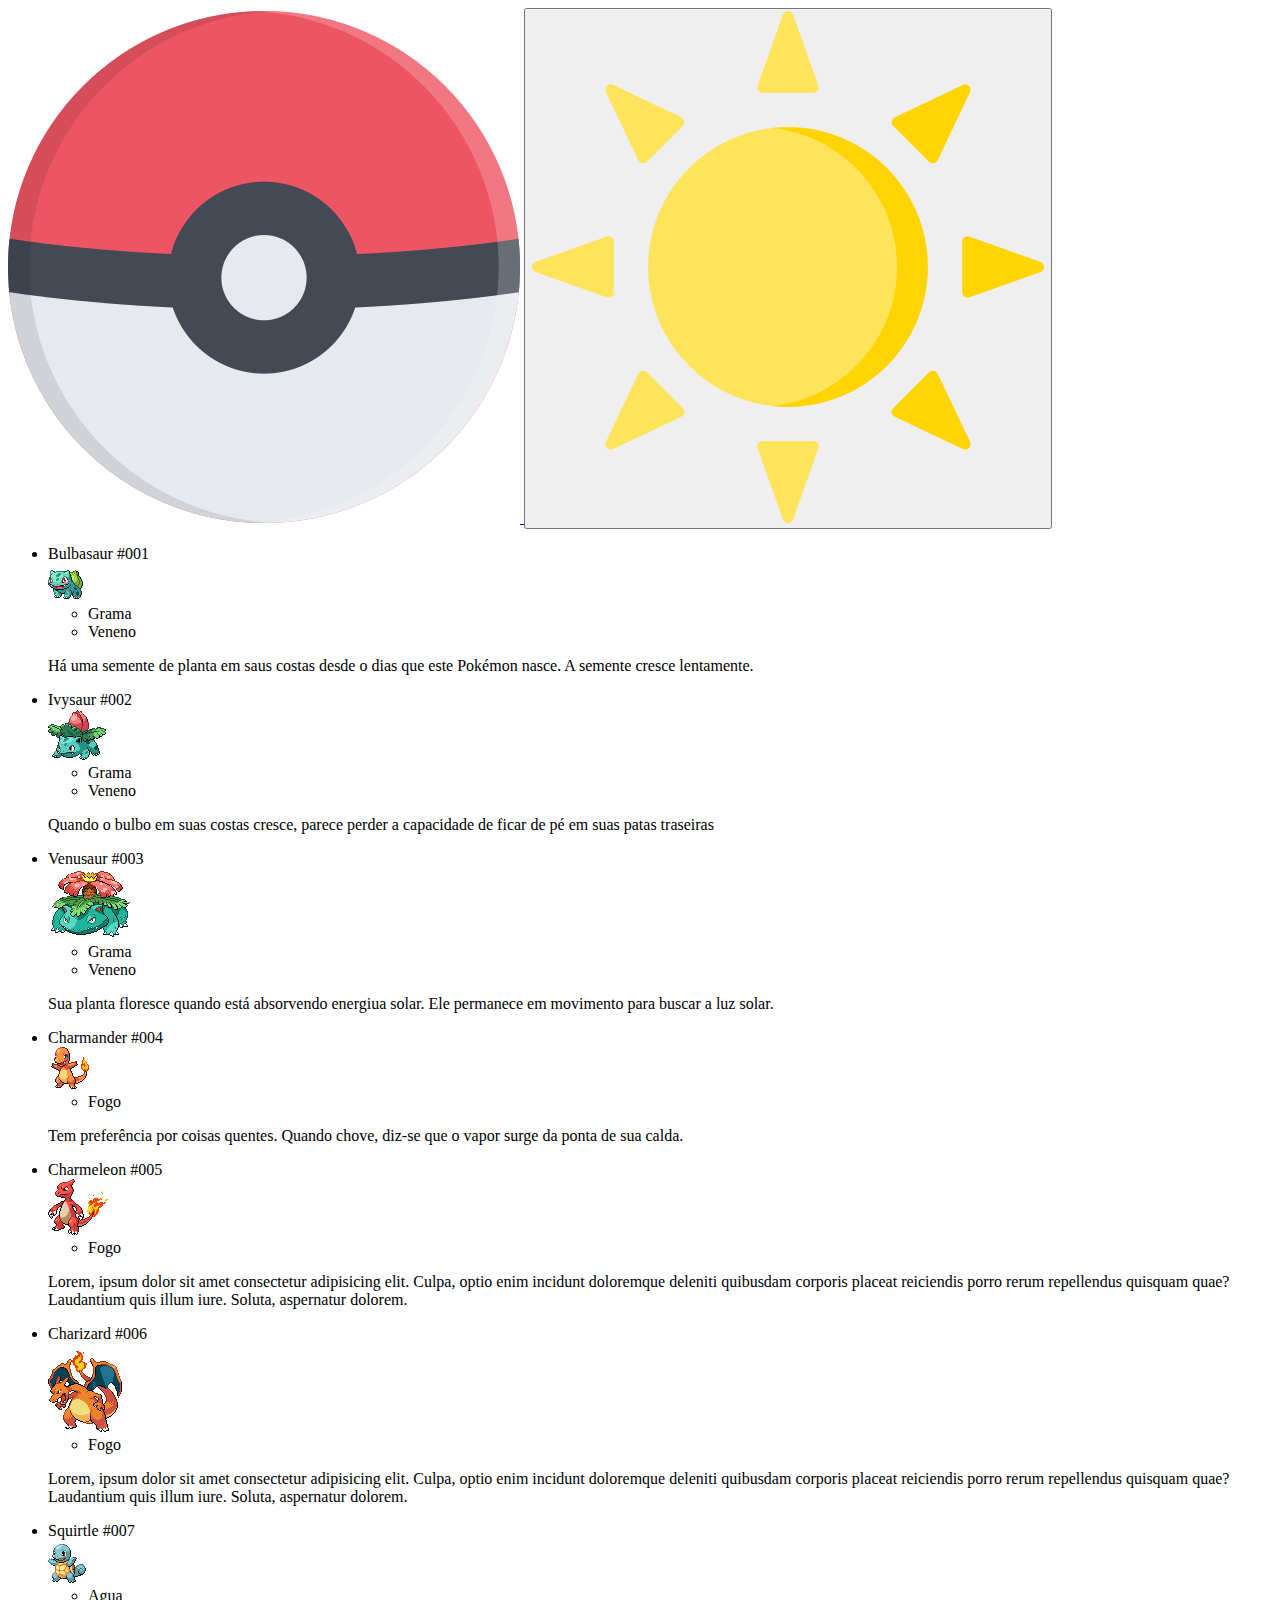
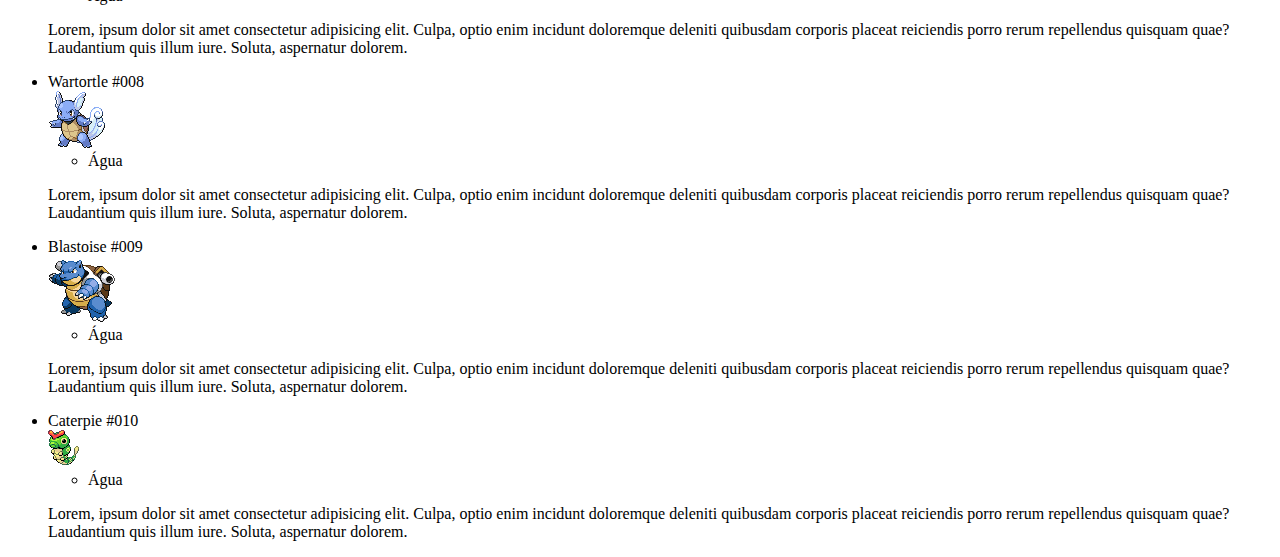
==== index.html @ c6f7b7db "new" ====
<!DOCTYPE html>
<html lang="en">

<head>
    <meta charset="UTF-8">
    <meta http-equiv="X-UA-Compatible" content="IE=edge">
    <meta name="viewport" content="width=device-width, initial-scale=1.0">
    <title>DevPokemon</title>
    <link rel="preconnect" href="https://fonts.googleapis.com">
    <link rel="preconnect" href="https://fonts.gstatic.com" crossorigin>
    <link href="https://fonts.googleapis.com/css2?family=Poppins:wght@300;500;800&display=swap" rel="stylesheet">
</head>

<body>
    <header>
        <a href="#">
            <img src="./src/imagens/pokeball.png" alt="Pokeball" class="logo">
        </a>
        <button id="botao-alterar-tema">
            <img src="./src/imagens/sun.png" alt="Imagem do sol" class="imagem-botao">
        </button>
    </header>

    <main>
        <ul class="listagem-pokemon">
            <li class="cartao-pokemon">
                <div class="informacoes">
                    <span>Bulbasaur</span>
                    <span>#001</span>
                </div>
                <img src="./src/imagens/bulbasaur.gif" alt="Bulbasaur" class="gif">

                <ul class="tipos">
                    <li class="tipo grama">Grama</li>
                    <li class="tipo veneno">Veneno</li>
                </ul>
                <p class="descricao">Há uma semente de planta em saus costas desde o dias que este Pokémon nasce. A
                    semente cresce lentamente.</p>
            </li>

            <li class="cartao-pokemon">
                <div class="informacoes">
                    <span>Ivysaur</span>
                    <span>#002</span>
                </div>
                <img src="./src/imagens/ivysaur.gif" alt="Ivysaur" class="gif">

                <ul class="tipos">
                    <li class="tipo grama">Grama</li>
                    <li class="tipo veneno">Veneno</li>
                </ul>
                <p class="descricao">Quando o bulbo em suas costas cresce, parece perder a capacidade de ficar de pé em
                    suas patas traseiras</p>
            </li>

            <li class="cartao-pokemon">
                <div class="informacoes">
                    <span>Venusaur</span>
                    <span>#003</span>
                </div>
                <img src="./src/imagens/venusaur.gif" alt="Venusaur" class="gif">

                <ul class="tipos">
                    <li class="tipo grama">Grama</li>
                    <li class="tipo veneno">Veneno</li>
                </ul>
                <p class="descricao">Sua planta floresce quando está absorvendo energiua solar. Ele permanece em
                    movimento para buscar a luz solar.</p>
            </li>

            <li class="cartao-pokemon">
                <div class="informacoes">
                    <span>Charmander</span>
                    <span>#004</span>
                </div>
                <img src="./src/imagens/charmander.gif" alt="Charmander" class="gif">

                <ul class="tipos">
                    <li class="tipo fogo">Fogo</li>
                </ul>
                <p class="descricao">Tem preferência por coisas quentes. Quando chove, diz-se que o vapor surge da ponta
                    de sua calda.</p>
            </li>

            <li class="cartao-pokemon">
                <div class="informacoes">
                    <span>Charmeleon</span>
                    <span>#005</span>
                </div>
                <img src="./src/imagens/charmeleon.gif" alt="Charmeleon" class="gif">

                <ul class="tipos">
                    <li class="tipo fogo">Fogo</li>
                </ul>
                <p class="descricao">Lorem, ipsum dolor sit amet consectetur adipisicing elit. Culpa, optio enim
                    incidunt doloremque deleniti quibusdam corporis placeat reiciendis porro rerum repellendus quisquam
                    quae? Laudantium quis illum iure. Soluta, aspernatur dolorem.</p>
            </li>

            <li class="cartao-pokemon">
                <div class="informacoes">
                    <span>Charizard</span>
                    <span>#006</span>
                </div>
                <img src="./src/imagens/charizard.gif" alt="Charizard" class="gif">

                <ul class="tipos">
                    <li class="tipo fogo">Fogo</li>
                </ul>
                <p class="descricao">Lorem, ipsum dolor sit amet consectetur adipisicing elit. Culpa, optio enim
                    incidunt doloremque deleniti quibusdam corporis placeat reiciendis porro rerum repellendus quisquam
                    quae? Laudantium quis illum iure. Soluta, aspernatur dolorem.</p>
            </li>

            <li class="cartao-pokemon">
                <div class="informacoes">
                    <span>Squirtle</span>
                    <span>#007</span>
                </div>
                <img src="./src/imagens/squirtle.gif" alt="Squietle" class="gif">

                <ul class="tipos">
                    <li class="tipo agua">Agua</li>
                </ul>
                <p class="descricao">Lorem, ipsum dolor sit amet consectetur adipisicing elit. Culpa, optio enim
                    incidunt doloremque deleniti quibusdam corporis placeat reiciendis porro rerum repellendus quisquam
                    quae? Laudantium quis illum iure. Soluta, aspernatur dolorem.</p>
            </li>

            <li class="cartao-pokemon">
                <div class="informacoes">
                    <span>Wartortle</span>
                    <span>#008</span>
                </div>
                <img src="./src/imagens/wartortle.gif" alt="Wartortle" class="gif">

                <ul class="tipos">
                    <li class="tipo agua">Água</li>
                </ul>
                <p class="descricao">Lorem, ipsum dolor sit amet consectetur adipisicing elit. Culpa, optio enim
                    incidunt doloremque deleniti quibusdam corporis placeat reiciendis porro rerum repellendus quisquam
                    quae? Laudantium quis illum iure. Soluta, aspernatur dolorem.</p>
            </li>

            <li class="cartao-pokemon">
                <div class="informacoes">
                    <span>Blastoise</span>
                    <span>#009</span>
                </div>
                <img src="./src/imagens/blastoise.gif" alt="Blastoise" class="gif">

                <ul class="tipos">
                    <li class="tipo agua">Água</li>
                </ul>
                <p class="descricao">Lorem, ipsum dolor sit amet consectetur adipisicing elit. Culpa, optio enim
                    incidunt doloremque deleniti quibusdam corporis placeat reiciendis porro rerum repellendus quisquam
                    quae? Laudantium quis illum iure. Soluta, aspernatur dolorem.</p>
            </li>

            <li class="cartao-pokemon">
                <div class="informacoes">
                    <span>Caterpie</span>
                    <span>#010</span>
                </div>
                <img src="./src/imagens/caterpie.gif" alt="Caterpie" class="gif">

                <ul class="tipos">
                    <li class="tipo agua">Água</li>
                </ul>
                <p class="descricao">Lorem, ipsum dolor sit amet consectetur adipisicing elit. Culpa, optio enim
                    incidunt doloremque deleniti quibusdam corporis placeat reiciendis porro rerum repellendus quisquam
                    quae? Laudantium quis illum iure. Soluta, aspernatur dolorem.</p>
            </li>









        </ul>

    </main>

</body>

</html>
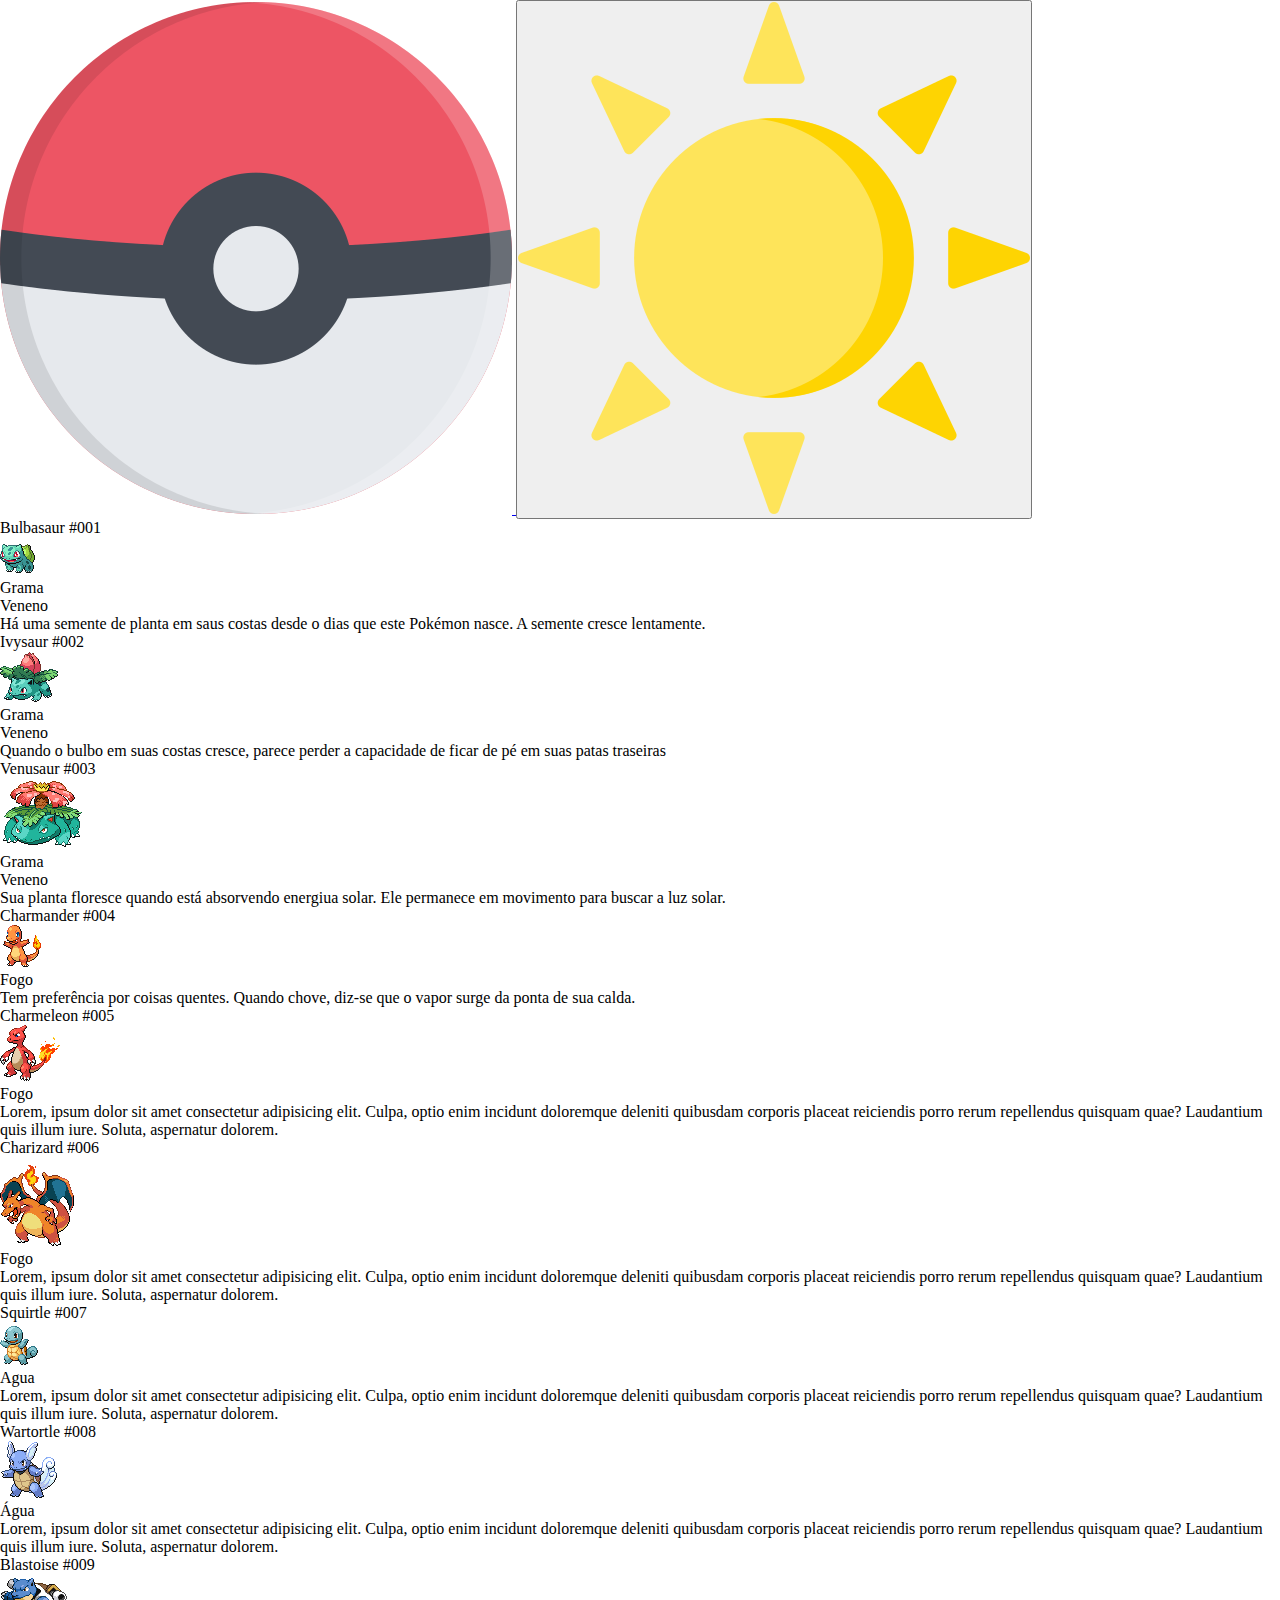
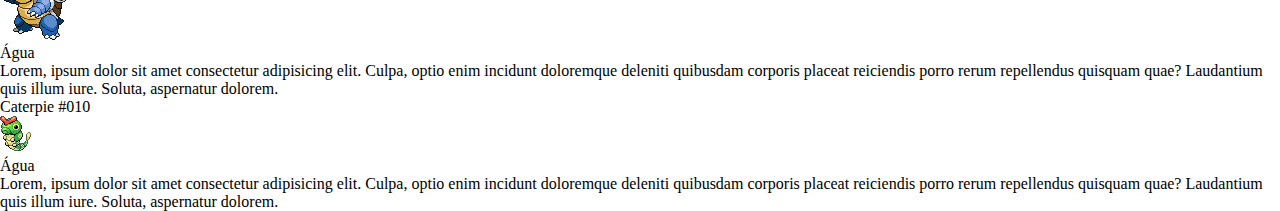
==== commit 41d1dd87: "css" ====
--- a/index.html
+++ b/index.html
@@ -9,6 +9,9 @@
     <link rel="preconnect" href="https://fonts.googleapis.com">
     <link rel="preconnect" href="https://fonts.gstatic.com" crossorigin>
     <link href="https://fonts.googleapis.com/css2?family=Poppins:wght@300;500;800&display=swap" rel="stylesheet">
+
+    <link rel="stylesheet" href="./src/css/reset.css">
+    <link rel="stylesheet" href="./src/css/estilos.css">
 </head>
 
 <body>
@@ -20,7 +23,6 @@
             <img src="./src/imagens/sun.png" alt="Imagem do sol" class="imagem-botao">
         </button>
     </header>
-
     <main>
         <ul class="listagem-pokemon">
             <li class="cartao-pokemon">
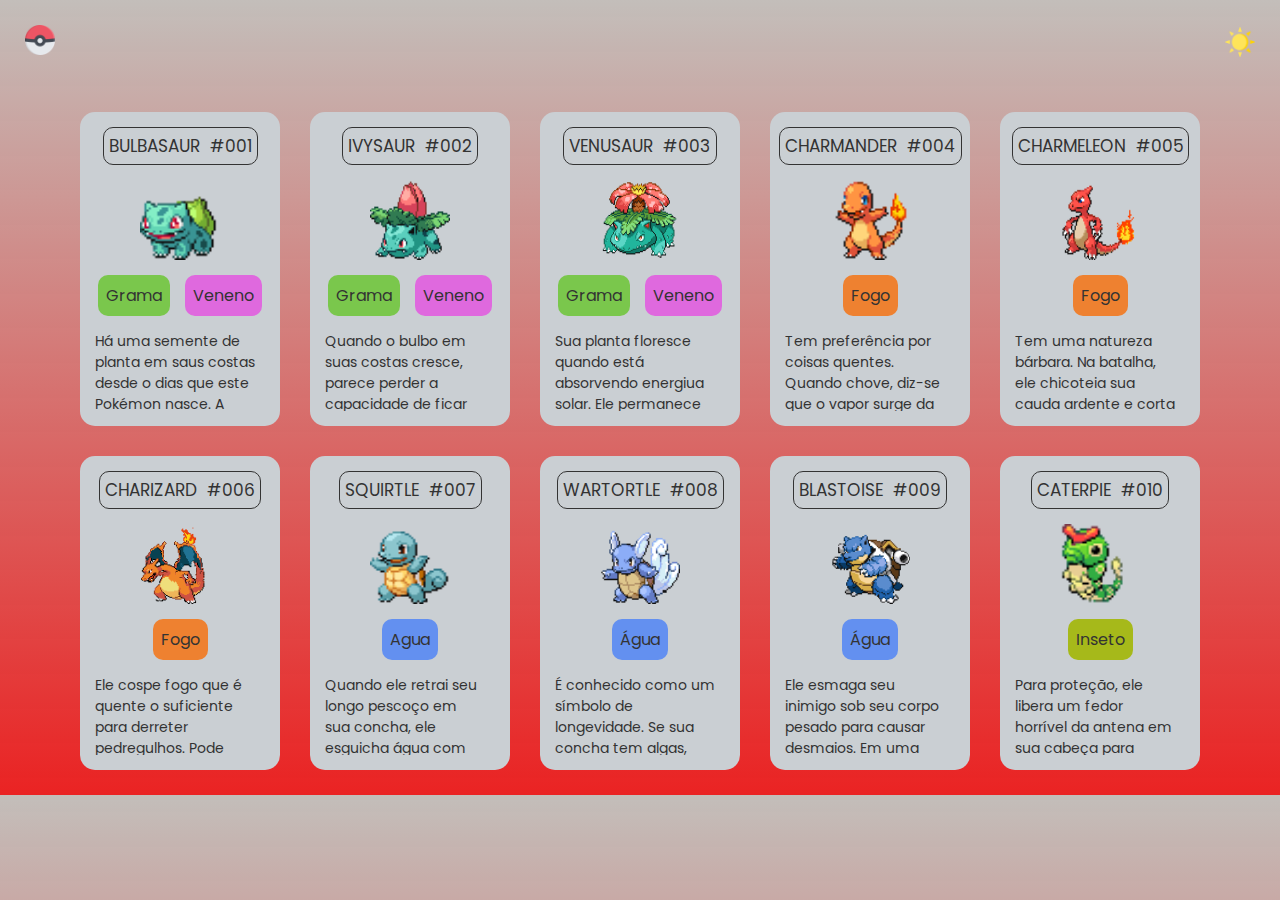
==== commit 5e8a71a9: "js" ====
--- a/index.html
+++ b/index.html
@@ -12,6 +12,8 @@
 
     <link rel="stylesheet" href="./src/css/reset.css">
     <link rel="stylesheet" href="./src/css/estilos.css">
+    <link rel="stylesheet" href="./src/css/scrollbar.css">
+
 </head>
 
 <body>
@@ -52,7 +54,7 @@
                     <li class="tipo veneno">Veneno</li>
                 </ul>
                 <p class="descricao">Quando o bulbo em suas costas cresce, parece perder a capacidade de ficar de pé em
-                    suas patas traseiras</p>
+                    suas patas traseiras.</p>
             </li>
 
             <li class="cartao-pokemon">
@@ -94,9 +96,8 @@
                 <ul class="tipos">
                     <li class="tipo fogo">Fogo</li>
                 </ul>
-                <p class="descricao">Lorem, ipsum dolor sit amet consectetur adipisicing elit. Culpa, optio enim
-                    incidunt doloremque deleniti quibusdam corporis placeat reiciendis porro rerum repellendus quisquam
-                    quae? Laudantium quis illum iure. Soluta, aspernatur dolorem.</p>
+                <p class="descricao">Tem uma natureza bárbara. Na batalha, ele chicoteia sua cauda ardente e corta com
+                    garras afiadas.</p>
             </li>
 
             <li class="cartao-pokemon">
@@ -109,9 +110,8 @@
                 <ul class="tipos">
                     <li class="tipo fogo">Fogo</li>
                 </ul>
-                <p class="descricao">Lorem, ipsum dolor sit amet consectetur adipisicing elit. Culpa, optio enim
-                    incidunt doloremque deleniti quibusdam corporis placeat reiciendis porro rerum repellendus quisquam
-                    quae? Laudantium quis illum iure. Soluta, aspernatur dolorem.</p>
+                <p class="descricao">Ele cospe fogo que é quente o suficiente para derreter pedregulhos. Pode causar
+                    incêndios florestais soprando chamas.</p>
             </li>
 
             <li class="cartao-pokemon">
@@ -124,9 +124,8 @@
                 <ul class="tipos">
                     <li class="tipo agua">Agua</li>
                 </ul>
-                <p class="descricao">Lorem, ipsum dolor sit amet consectetur adipisicing elit. Culpa, optio enim
-                    incidunt doloremque deleniti quibusdam corporis placeat reiciendis porro rerum repellendus quisquam
-                    quae? Laudantium quis illum iure. Soluta, aspernatur dolorem.</p>
+                <p class="descricao">Quando ele retrai seu longo pescoço em sua concha, ele esguicha água com força
+                    vigorosa.</p>
             </li>
 
             <li class="cartao-pokemon">
@@ -139,9 +138,8 @@
                 <ul class="tipos">
                     <li class="tipo agua">Água</li>
                 </ul>
-                <p class="descricao">Lorem, ipsum dolor sit amet consectetur adipisicing elit. Culpa, optio enim
-                    incidunt doloremque deleniti quibusdam corporis placeat reiciendis porro rerum repellendus quisquam
-                    quae? Laudantium quis illum iure. Soluta, aspernatur dolorem.</p>
+                <p class="descricao">É conhecido como um símbolo de longevidade. Se sua concha tem algas, esse Wartortle
+                    é muito antigo.</p>
             </li>
 
             <li class="cartao-pokemon">
@@ -154,9 +152,8 @@
                 <ul class="tipos">
                     <li class="tipo agua">Água</li>
                 </ul>
-                <p class="descricao">Lorem, ipsum dolor sit amet consectetur adipisicing elit. Culpa, optio enim
-                    incidunt doloremque deleniti quibusdam corporis placeat reiciendis porro rerum repellendus quisquam
-                    quae? Laudantium quis illum iure. Soluta, aspernatur dolorem.</p>
+                <p class="descricao">Ele esmaga seu inimigo sob seu corpo pesado para causar desmaios. Em uma pitada,
+                    ele se retirará dentro de sua concha.</p>
             </li>
 
             <li class="cartao-pokemon">
@@ -167,11 +164,10 @@
                 <img src="./src/imagens/caterpie.gif" alt="Caterpie" class="gif">
 
                 <ul class="tipos">
-                    <li class="tipo agua">Água</li>
+                    <li class="tipo inseto">Inseto</li>
                 </ul>
-                <p class="descricao">Lorem, ipsum dolor sit amet consectetur adipisicing elit. Culpa, optio enim
-                    incidunt doloremque deleniti quibusdam corporis placeat reiciendis porro rerum repellendus quisquam
-                    quae? Laudantium quis illum iure. Soluta, aspernatur dolorem.</p>
+                <p class="descricao">Para proteção, ele libera um fedor horrível da antena em sua cabeça para afastar
+                    inimigos</p>
             </li>
 
 
@@ -185,7 +181,7 @@
         </ul>
 
     </main>
-
+    <script src="./src/js/index.js"></script>
 </body>
 
 </html>--- a/src/css/estilos.css
+++ b/src/css/estilos.css
@@ -0,0 +1,128 @@
+body{
+    font-family: 'Poppins', sans-serif;
+    max-width: 1280px;
+    margin: 0 auto;
+    background-image: linear-gradient(to bottom, #c3beba, #e80d0de8);
+    color: #333333;
+}
+
+header {
+    
+    display: flex;
+    justify-content: space-between;
+    padding: 25px;
+
+}
+
+header .logo,
+header .imagem-botao{ 
+    /* o espaço é pra estilizar a classe logo q esta dentro do Header, se fosse apenas .logo estilizaria todas as classes logo */
+    width: 30px;
+    transition: 0.2s ease-in-out;
+}
+
+header #botao-alterar-tema{
+    background-color: transparent;
+    border: none;
+    cursor: pointer; /*fazer o mouse ficar com clique*/
+}
+header .logo:hover,
+header .imagem-botao:hover{  /*: cria pseudoclasse*/
+    transform: scale(1.05);
+    cursor: pointer;
+}
+
+main{
+    padding: 25px;
+}
+
+.listagem-pokemon{
+    display: flex;
+    flex-wrap: wrap; /* qndo n tiver mais espaço quebra pra proxima linha*/
+    gap: 30px; /*espaço entre os cartões*/
+    justify-content: center; /* centraliza os elementos*/
+    
+}
+
+.cartao-pokemon{
+    background-color: #cacfd3;
+    width: 200px;
+    padding: 15px;/*Espaçamento na borda da escrita do cartão*/
+    display: flex;
+    flex-direction: column;
+    align-items: center;
+    gap: 15px; /*Espaçamento entre os elementos escritos nesse caso*/
+    border-radius: 15px;
+    transition: 0.2s ease-in-out;
+}
+
+main .cartao-pokemon:hover{
+    background-color: #96d9d6;
+    transform: scale(1.05);
+    cursor: pointer;
+}
+
+.modo-escuro .cartao-pokemon{
+     background-color: #818080;
+}
+
+.modo-escuro{
+    background-image: linear-gradient(to bottom, #080403, #e80d0de8);
+}
+
+main .cartao-pokemon .informacoes{
+    display: flex;
+    justify-content: space-between; /*separa em colunas do nome e código*/
+    border: 1px solid #333333; /*Envolta ao nome cria a borda*/
+    border-radius: 10px;
+}
+
+main .cartao-pokemon .informacoes span{
+    padding: 5px; /*separaçaõ entre nome e código*/
+    text-transform: uppercase; /*Transformar o texto do nome todo para maiusculo*/
+    font-size: 17px;
+}
+
+main .cartao-pokemon .gif{
+    width: 80px;
+    height: 80px;    
+}
+
+main .cartao-pokemon .tipos{
+    display: flex;/*colocar um do lado do outro*/
+    gap: 15px; /*distancia entre os tipo*/
+}
+
+main .cartao-pokemon .tipo{
+    padding: 8px;
+    border-radius: 10px;
+}
+
+.grama{
+    background-color: #7ac74c;
+}
+
+.veneno{
+    background-color: #df67ddfb;
+}
+
+.fogo{
+    background-color: #ee8130;
+}
+
+.agua{
+    background-color: #6390f0;
+}
+
+.inseto{
+    background-color: #a6b91a;
+}
+
+main .descricao{
+    max-height: 80px;
+    overflow-y: scroll;
+    font-size: 14px;
+    padding-right: 10px;
+}
+
+
--- a/src/css/scrollbar.css
+++ b/src/css/scrollbar.css
@@ -0,0 +1,13 @@
+*::-webkit-scrollbar{
+    width: 12px;
+}
+
+*::-webkit-scrollbar-track{
+    background-color: #f1e9e9;
+}
+
+*::-webkit-scrollbar-thumb{
+    background-color: #460a57;
+    border-radius: 10px;
+    border: 3px solid #ffffff;
+}
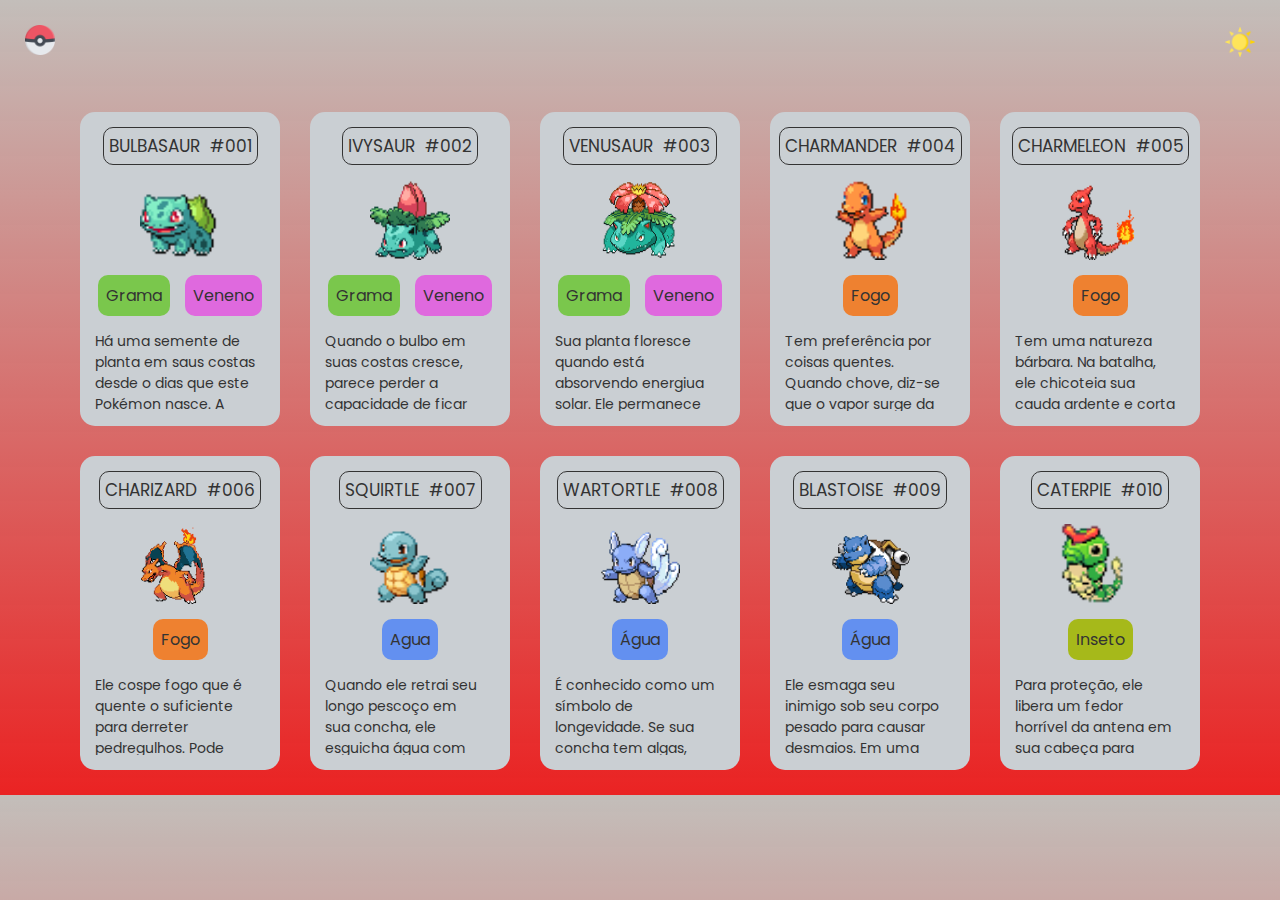
==== commit f49eac56: "Merge branch 'main' of https://github.com/NATHALIAGUZMAN/DevPokemon" ====
--- a/index.html
+++ b/index.html
@@ -1,187 +1,187 @@
-<!DOCTYPE html>
-<html lang="en">
-
-<head>
-    <meta charset="UTF-8">
-    <meta http-equiv="X-UA-Compatible" content="IE=edge">
-    <meta name="viewport" content="width=device-width, initial-scale=1.0">
-    <title>DevPokemon</title>
-    <link rel="preconnect" href="https://fonts.googleapis.com">
-    <link rel="preconnect" href="https://fonts.gstatic.com" crossorigin>
-    <link href="https://fonts.googleapis.com/css2?family=Poppins:wght@300;500;800&display=swap" rel="stylesheet">
-
-    <link rel="stylesheet" href="./src/css/reset.css">
-    <link rel="stylesheet" href="./src/css/estilos.css">
-    <link rel="stylesheet" href="./src/css/scrollbar.css">
-
-</head>
-
-<body>
-    <header>
-        <a href="#">
-            <img src="./src/imagens/pokeball.png" alt="Pokeball" class="logo">
-        </a>
-        <button id="botao-alterar-tema">
-            <img src="./src/imagens/sun.png" alt="Imagem do sol" class="imagem-botao">
-        </button>
-    </header>
-    <main>
-        <ul class="listagem-pokemon">
-            <li class="cartao-pokemon">
-                <div class="informacoes">
-                    <span>Bulbasaur</span>
-                    <span>#001</span>
-                </div>
-                <img src="./src/imagens/bulbasaur.gif" alt="Bulbasaur" class="gif">
-
-                <ul class="tipos">
-                    <li class="tipo grama">Grama</li>
-                    <li class="tipo veneno">Veneno</li>
-                </ul>
-                <p class="descricao">Há uma semente de planta em saus costas desde o dias que este Pokémon nasce. A
-                    semente cresce lentamente.</p>
-            </li>
-
-            <li class="cartao-pokemon">
-                <div class="informacoes">
-                    <span>Ivysaur</span>
-                    <span>#002</span>
-                </div>
-                <img src="./src/imagens/ivysaur.gif" alt="Ivysaur" class="gif">
-
-                <ul class="tipos">
-                    <li class="tipo grama">Grama</li>
-                    <li class="tipo veneno">Veneno</li>
-                </ul>
-                <p class="descricao">Quando o bulbo em suas costas cresce, parece perder a capacidade de ficar de pé em
-                    suas patas traseiras.</p>
-            </li>
-
-            <li class="cartao-pokemon">
-                <div class="informacoes">
-                    <span>Venusaur</span>
-                    <span>#003</span>
-                </div>
-                <img src="./src/imagens/venusaur.gif" alt="Venusaur" class="gif">
-
-                <ul class="tipos">
-                    <li class="tipo grama">Grama</li>
-                    <li class="tipo veneno">Veneno</li>
-                </ul>
-                <p class="descricao">Sua planta floresce quando está absorvendo energiua solar. Ele permanece em
-                    movimento para buscar a luz solar.</p>
-            </li>
-
-            <li class="cartao-pokemon">
-                <div class="informacoes">
-                    <span>Charmander</span>
-                    <span>#004</span>
-                </div>
-                <img src="./src/imagens/charmander.gif" alt="Charmander" class="gif">
-
-                <ul class="tipos">
-                    <li class="tipo fogo">Fogo</li>
-                </ul>
-                <p class="descricao">Tem preferência por coisas quentes. Quando chove, diz-se que o vapor surge da ponta
-                    de sua calda.</p>
-            </li>
-
-            <li class="cartao-pokemon">
-                <div class="informacoes">
-                    <span>Charmeleon</span>
-                    <span>#005</span>
-                </div>
-                <img src="./src/imagens/charmeleon.gif" alt="Charmeleon" class="gif">
-
-                <ul class="tipos">
-                    <li class="tipo fogo">Fogo</li>
-                </ul>
-                <p class="descricao">Tem uma natureza bárbara. Na batalha, ele chicoteia sua cauda ardente e corta com
-                    garras afiadas.</p>
-            </li>
-
-            <li class="cartao-pokemon">
-                <div class="informacoes">
-                    <span>Charizard</span>
-                    <span>#006</span>
-                </div>
-                <img src="./src/imagens/charizard.gif" alt="Charizard" class="gif">
-
-                <ul class="tipos">
-                    <li class="tipo fogo">Fogo</li>
-                </ul>
-                <p class="descricao">Ele cospe fogo que é quente o suficiente para derreter pedregulhos. Pode causar
-                    incêndios florestais soprando chamas.</p>
-            </li>
-
-            <li class="cartao-pokemon">
-                <div class="informacoes">
-                    <span>Squirtle</span>
-                    <span>#007</span>
-                </div>
-                <img src="./src/imagens/squirtle.gif" alt="Squietle" class="gif">
-
-                <ul class="tipos">
-                    <li class="tipo agua">Agua</li>
-                </ul>
-                <p class="descricao">Quando ele retrai seu longo pescoço em sua concha, ele esguicha água com força
-                    vigorosa.</p>
-            </li>
-
-            <li class="cartao-pokemon">
-                <div class="informacoes">
-                    <span>Wartortle</span>
-                    <span>#008</span>
-                </div>
-                <img src="./src/imagens/wartortle.gif" alt="Wartortle" class="gif">
-
-                <ul class="tipos">
-                    <li class="tipo agua">Água</li>
-                </ul>
-                <p class="descricao">É conhecido como um símbolo de longevidade. Se sua concha tem algas, esse Wartortle
-                    é muito antigo.</p>
-            </li>
-
-            <li class="cartao-pokemon">
-                <div class="informacoes">
-                    <span>Blastoise</span>
-                    <span>#009</span>
-                </div>
-                <img src="./src/imagens/blastoise.gif" alt="Blastoise" class="gif">
-
-                <ul class="tipos">
-                    <li class="tipo agua">Água</li>
-                </ul>
-                <p class="descricao">Ele esmaga seu inimigo sob seu corpo pesado para causar desmaios. Em uma pitada,
-                    ele se retirará dentro de sua concha.</p>
-            </li>
-
-            <li class="cartao-pokemon">
-                <div class="informacoes">
-                    <span>Caterpie</span>
-                    <span>#010</span>
-                </div>
-                <img src="./src/imagens/caterpie.gif" alt="Caterpie" class="gif">
-
-                <ul class="tipos">
-                    <li class="tipo inseto">Inseto</li>
-                </ul>
-                <p class="descricao">Para proteção, ele libera um fedor horrível da antena em sua cabeça para afastar
-                    inimigos</p>
-            </li>
-
-
-
-
-
-
-
-
-
-        </ul>
-
-    </main>
-    <script src="./src/js/index.js"></script>
-</body>
-
+<!DOCTYPE html>
+<html lang="en">
+
+<head>
+    <meta charset="UTF-8">
+    <meta http-equiv="X-UA-Compatible" content="IE=edge">
+    <meta name="viewport" content="width=device-width, initial-scale=1.0">
+    <title>DevPokemon</title>
+    <link rel="preconnect" href="https://fonts.googleapis.com">
+    <link rel="preconnect" href="https://fonts.gstatic.com" crossorigin>
+    <link href="https://fonts.googleapis.com/css2?family=Poppins:wght@300;500;800&display=swap" rel="stylesheet">
+
+    <link rel="stylesheet" href="./src/css/reset.css">
+    <link rel="stylesheet" href="./src/css/estilos.css">
+    <link rel="stylesheet" href="./src/css/scrollbar.css">
+
+</head>
+
+<body>
+    <header>
+        <a href="#">
+            <img src="./src/imagens/pokeball.png" alt="Pokeball" class="logo">
+        </a>
+        <button id="botao-alterar-tema">
+            <img src="./src/imagens/sun.png" alt="Imagem do sol" class="imagem-botao">
+        </button>
+    </header>
+    <main>
+        <ul class="listagem-pokemon">
+            <li class="cartao-pokemon">
+                <div class="informacoes">
+                    <span>Bulbasaur</span>
+                    <span>#001</span>
+                </div>
+                <img src="./src/imagens/bulbasaur.gif" alt="Bulbasaur" class="gif">
+
+                <ul class="tipos">
+                    <li class="tipo grama">Grama</li>
+                    <li class="tipo veneno">Veneno</li>
+                </ul>
+                <p class="descricao">Há uma semente de planta em saus costas desde o dias que este Pokémon nasce. A
+                    semente cresce lentamente.</p>
+            </li>
+
+            <li class="cartao-pokemon">
+                <div class="informacoes">
+                    <span>Ivysaur</span>
+                    <span>#002</span>
+                </div>
+                <img src="./src/imagens/ivysaur.gif" alt="Ivysaur" class="gif">
+
+                <ul class="tipos">
+                    <li class="tipo grama">Grama</li>
+                    <li class="tipo veneno">Veneno</li>
+                </ul>
+                <p class="descricao">Quando o bulbo em suas costas cresce, parece perder a capacidade de ficar de pé em
+                    suas patas traseiras.</p>
+            </li>
+
+            <li class="cartao-pokemon">
+                <div class="informacoes">
+                    <span>Venusaur</span>
+                    <span>#003</span>
+                </div>
+                <img src="./src/imagens/venusaur.gif" alt="Venusaur" class="gif">
+
+                <ul class="tipos">
+                    <li class="tipo grama">Grama</li>
+                    <li class="tipo veneno">Veneno</li>
+                </ul>
+                <p class="descricao">Sua planta floresce quando está absorvendo energiua solar. Ele permanece em
+                    movimento para buscar a luz solar.</p>
+            </li>
+
+            <li class="cartao-pokemon">
+                <div class="informacoes">
+                    <span>Charmander</span>
+                    <span>#004</span>
+                </div>
+                <img src="./src/imagens/charmander.gif" alt="Charmander" class="gif">
+
+                <ul class="tipos">
+                    <li class="tipo fogo">Fogo</li>
+                </ul>
+                <p class="descricao">Tem preferência por coisas quentes. Quando chove, diz-se que o vapor surge da ponta
+                    de sua calda.</p>
+            </li>
+
+            <li class="cartao-pokemon">
+                <div class="informacoes">
+                    <span>Charmeleon</span>
+                    <span>#005</span>
+                </div>
+                <img src="./src/imagens/charmeleon.gif" alt="Charmeleon" class="gif">
+
+                <ul class="tipos">
+                    <li class="tipo fogo">Fogo</li>
+                </ul>
+                <p class="descricao">Tem uma natureza bárbara. Na batalha, ele chicoteia sua cauda ardente e corta com
+                    garras afiadas.</p>
+            </li>
+
+            <li class="cartao-pokemon">
+                <div class="informacoes">
+                    <span>Charizard</span>
+                    <span>#006</span>
+                </div>
+                <img src="./src/imagens/charizard.gif" alt="Charizard" class="gif">
+
+                <ul class="tipos">
+                    <li class="tipo fogo">Fogo</li>
+                </ul>
+                <p class="descricao">Ele cospe fogo que é quente o suficiente para derreter pedregulhos. Pode causar
+                    incêndios florestais soprando chamas.</p>
+            </li>
+
+            <li class="cartao-pokemon">
+                <div class="informacoes">
+                    <span>Squirtle</span>
+                    <span>#007</span>
+                </div>
+                <img src="./src/imagens/squirtle.gif" alt="Squietle" class="gif">
+
+                <ul class="tipos">
+                    <li class="tipo agua">Agua</li>
+                </ul>
+                <p class="descricao">Quando ele retrai seu longo pescoço em sua concha, ele esguicha água com força
+                    vigorosa.</p>
+            </li>
+
+            <li class="cartao-pokemon">
+                <div class="informacoes">
+                    <span>Wartortle</span>
+                    <span>#008</span>
+                </div>
+                <img src="./src/imagens/wartortle.gif" alt="Wartortle" class="gif">
+
+                <ul class="tipos">
+                    <li class="tipo agua">Água</li>
+                </ul>
+                <p class="descricao">É conhecido como um símbolo de longevidade. Se sua concha tem algas, esse Wartortle
+                    é muito antigo.</p>
+            </li>
+
+            <li class="cartao-pokemon">
+                <div class="informacoes">
+                    <span>Blastoise</span>
+                    <span>#009</span>
+                </div>
+                <img src="./src/imagens/blastoise.gif" alt="Blastoise" class="gif">
+
+                <ul class="tipos">
+                    <li class="tipo agua">Água</li>
+                </ul>
+                <p class="descricao">Ele esmaga seu inimigo sob seu corpo pesado para causar desmaios. Em uma pitada,
+                    ele se retirará dentro de sua concha.</p>
+            </li>
+
+            <li class="cartao-pokemon">
+                <div class="informacoes">
+                    <span>Caterpie</span>
+                    <span>#010</span>
+                </div>
+                <img src="./src/imagens/caterpie.gif" alt="Caterpie" class="gif">
+
+                <ul class="tipos">
+                    <li class="tipo inseto">Inseto</li>
+                </ul>
+                <p class="descricao">Para proteção, ele libera um fedor horrível da antena em sua cabeça para afastar
+                    inimigos</p>
+            </li>
+
+
+
+
+
+
+
+
+
+        </ul>
+
+    </main>
+    <script src="./src/js/index.js"></script>
+</body>
+
 </html>--- a/src/css/estilos.css
+++ b/src/css/estilos.css
@@ -1,128 +1,128 @@
-body{
-    font-family: 'Poppins', sans-serif;
-    max-width: 1280px;
-    margin: 0 auto;
-    background-image: linear-gradient(to bottom, #c3beba, #e80d0de8);
-    color: #333333;
-}
-
-header {
-    
-    display: flex;
-    justify-content: space-between;
-    padding: 25px;
-
-}
-
-header .logo,
-header .imagem-botao{ 
-    /* o espaço é pra estilizar a classe logo q esta dentro do Header, se fosse apenas .logo estilizaria todas as classes logo */
-    width: 30px;
-    transition: 0.2s ease-in-out;
-}
-
-header #botao-alterar-tema{
-    background-color: transparent;
-    border: none;
-    cursor: pointer; /*fazer o mouse ficar com clique*/
-}
-header .logo:hover,
-header .imagem-botao:hover{  /*: cria pseudoclasse*/
-    transform: scale(1.05);
-    cursor: pointer;
-}
-
-main{
-    padding: 25px;
-}
-
-.listagem-pokemon{
-    display: flex;
-    flex-wrap: wrap; /* qndo n tiver mais espaço quebra pra proxima linha*/
-    gap: 30px; /*espaço entre os cartões*/
-    justify-content: center; /* centraliza os elementos*/
-    
-}
-
-.cartao-pokemon{
-    background-color: #cacfd3;
-    width: 200px;
-    padding: 15px;/*Espaçamento na borda da escrita do cartão*/
-    display: flex;
-    flex-direction: column;
-    align-items: center;
-    gap: 15px; /*Espaçamento entre os elementos escritos nesse caso*/
-    border-radius: 15px;
-    transition: 0.2s ease-in-out;
-}
-
-main .cartao-pokemon:hover{
-    background-color: #96d9d6;
-    transform: scale(1.05);
-    cursor: pointer;
-}
-
-.modo-escuro .cartao-pokemon{
-     background-color: #818080;
-}
-
-.modo-escuro{
-    background-image: linear-gradient(to bottom, #080403, #e80d0de8);
-}
-
-main .cartao-pokemon .informacoes{
-    display: flex;
-    justify-content: space-between; /*separa em colunas do nome e código*/
-    border: 1px solid #333333; /*Envolta ao nome cria a borda*/
-    border-radius: 10px;
-}
-
-main .cartao-pokemon .informacoes span{
-    padding: 5px; /*separaçaõ entre nome e código*/
-    text-transform: uppercase; /*Transformar o texto do nome todo para maiusculo*/
-    font-size: 17px;
-}
-
-main .cartao-pokemon .gif{
-    width: 80px;
-    height: 80px;    
-}
-
-main .cartao-pokemon .tipos{
-    display: flex;/*colocar um do lado do outro*/
-    gap: 15px; /*distancia entre os tipo*/
-}
-
-main .cartao-pokemon .tipo{
-    padding: 8px;
-    border-radius: 10px;
-}
-
-.grama{
-    background-color: #7ac74c;
-}
-
-.veneno{
-    background-color: #df67ddfb;
-}
-
-.fogo{
-    background-color: #ee8130;
-}
-
-.agua{
-    background-color: #6390f0;
-}
-
-.inseto{
-    background-color: #a6b91a;
-}
-
-main .descricao{
-    max-height: 80px;
-    overflow-y: scroll;
-    font-size: 14px;
-    padding-right: 10px;
-}
-
-
+body{
+    font-family: 'Poppins', sans-serif;
+    max-width: 1280px;
+    margin: 0 auto;
+    background-image: linear-gradient(to bottom, #c3beba, #e80d0de8);
+    color: #333333;
+}
+
+header {
+    
+    display: flex;
+    justify-content: space-between;
+    padding: 25px;
+
+}
+
+header .logo,
+header .imagem-botao{ 
+    /* o espaço é pra estilizar a classe logo q esta dentro do Header, se fosse apenas .logo estilizaria todas as classes logo */
+    width: 30px;
+    transition: 0.2s ease-in-out;
+}
+
+header #botao-alterar-tema{
+    background-color: transparent;
+    border: none;
+    cursor: pointer; /*fazer o mouse ficar com clique*/
+}
+header .logo:hover,
+header .imagem-botao:hover{  /*: cria pseudoclasse*/
+    transform: scale(1.05);
+    cursor: pointer;
+}
+
+main{
+    padding: 25px;
+}
+
+.listagem-pokemon{
+    display: flex;
+    flex-wrap: wrap; /* qndo n tiver mais espaço quebra pra proxima linha*/
+    gap: 30px; /*espaço entre os cartões*/
+    justify-content: center; /* centraliza os elementos*/
+    
+}
+
+.cartao-pokemon{
+    background-color: #cacfd3;
+    width: 200px;
+    padding: 15px;/*Espaçamento na borda da escrita do cartão*/
+    display: flex;
+    flex-direction: column;
+    align-items: center;
+    gap: 15px; /*Espaçamento entre os elementos escritos nesse caso*/
+    border-radius: 15px;
+    transition: 0.2s ease-in-out;
+}
+
+main .cartao-pokemon:hover{
+    background-color: #96d9d6;
+    transform: scale(1.05);
+    cursor: pointer;
+}
+
+.modo-escuro .cartao-pokemon{
+     background-color: #818080;
+}
+
+.modo-escuro{
+    background-image: linear-gradient(to bottom, #080403, #e80d0de8);
+}
+
+main .cartao-pokemon .informacoes{
+    display: flex;
+    justify-content: space-between; /*separa em colunas do nome e código*/
+    border: 1px solid #333333; /*Envolta ao nome cria a borda*/
+    border-radius: 10px;
+}
+
+main .cartao-pokemon .informacoes span{
+    padding: 5px; /*separaçaõ entre nome e código*/
+    text-transform: uppercase; /*Transformar o texto do nome todo para maiusculo*/
+    font-size: 17px;
+}
+
+main .cartao-pokemon .gif{
+    width: 80px;
+    height: 80px;    
+}
+
+main .cartao-pokemon .tipos{
+    display: flex;/*colocar um do lado do outro*/
+    gap: 15px; /*distancia entre os tipo*/
+}
+
+main .cartao-pokemon .tipo{
+    padding: 8px;
+    border-radius: 10px;
+}
+
+.grama{
+    background-color: #7ac74c;
+}
+
+.veneno{
+    background-color: #df67ddfb;
+}
+
+.fogo{
+    background-color: #ee8130;
+}
+
+.agua{
+    background-color: #6390f0;
+}
+
+.inseto{
+    background-color: #a6b91a;
+}
+
+main .descricao{
+    max-height: 80px;
+    overflow-y: scroll;
+    font-size: 14px;
+    padding-right: 10px;
+}
+
+
--- a/src/css/scrollbar.css
+++ b/src/css/scrollbar.css
@@ -1,13 +1,13 @@
-*::-webkit-scrollbar{
-    width: 12px;
-}
-
-*::-webkit-scrollbar-track{
-    background-color: #f1e9e9;
-}
-
-*::-webkit-scrollbar-thumb{
-    background-color: #460a57;
-    border-radius: 10px;
-    border: 3px solid #ffffff;
-}
+*::-webkit-scrollbar{
+    width: 12px;
+}
+
+*::-webkit-scrollbar-track{
+    background-color: #f1e9e9;
+}
+
+*::-webkit-scrollbar-thumb{
+    background-color: #460a57;
+    border-radius: 10px;
+    border: 3px solid #ffffff;
+}
